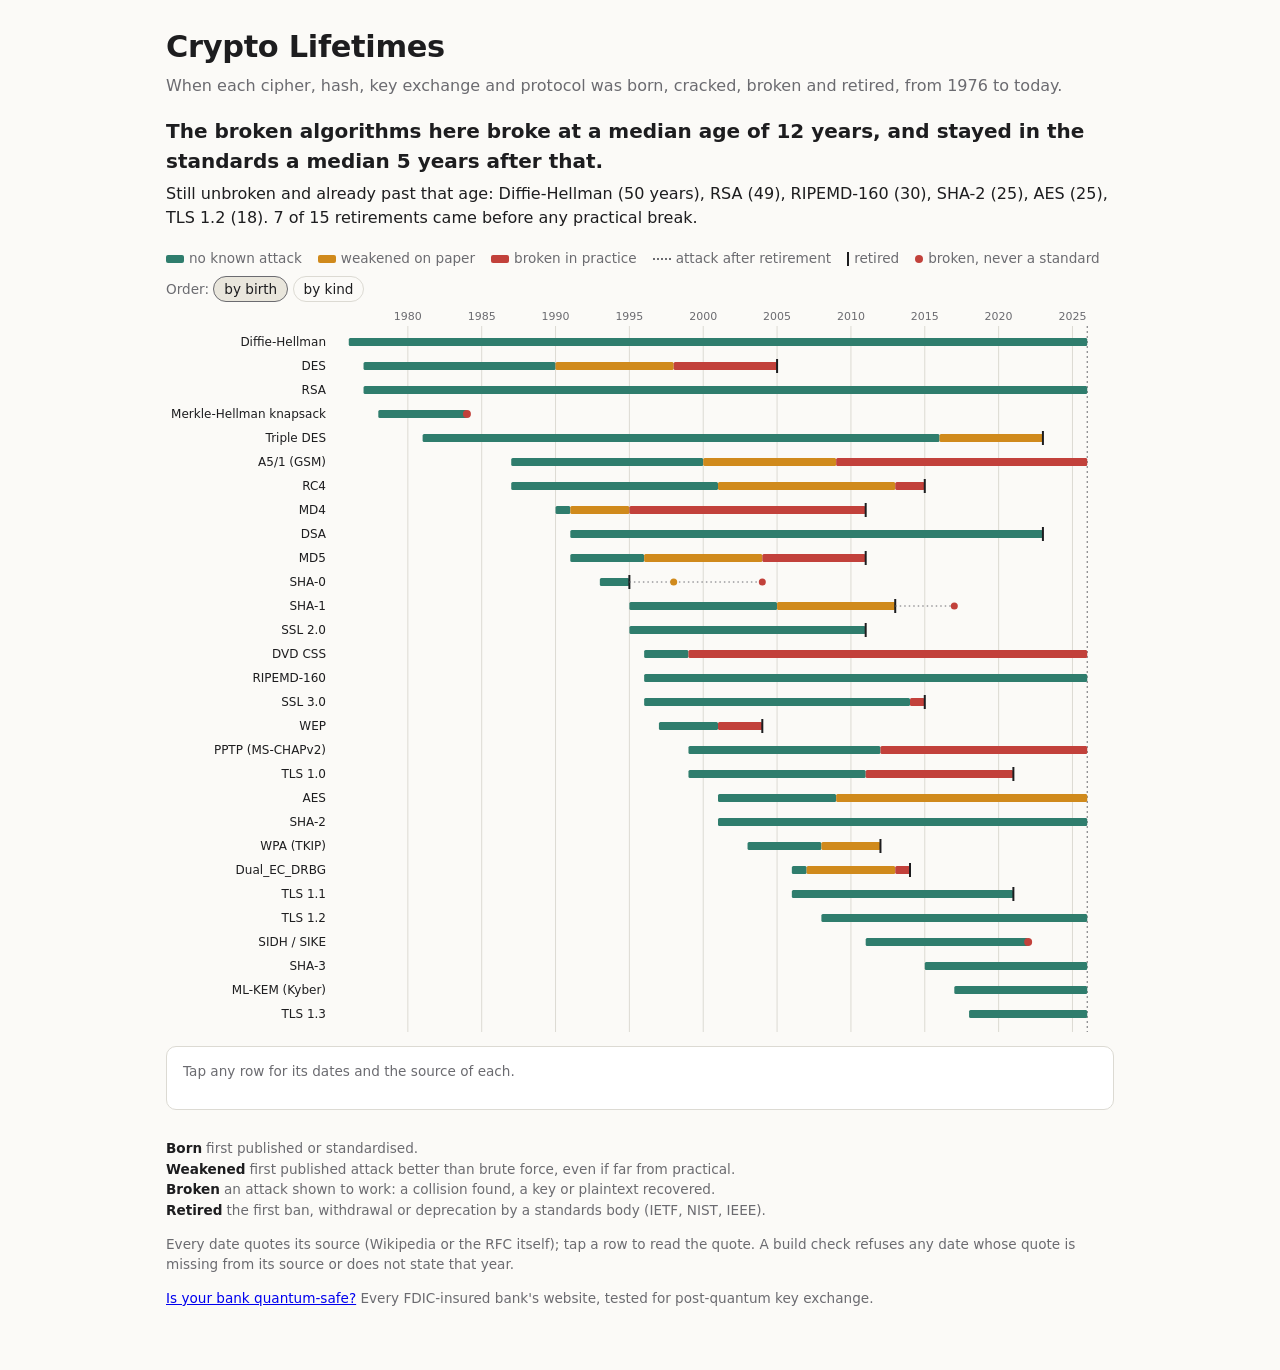
==== index.html @ af998558 "Update Crypto Lifetimes 2026-11-04 🤖 Generated with [Claude Code](https://claude.com/claude-code)" ====
<!doctype html>
<html lang="en">
<head>
<meta charset="utf-8">
<meta name="viewport" content="width=device-width, initial-scale=1">
<title>Crypto Lifetimes: when every cipher, hash and protocol was born, cracked and retired</title>
<meta name="description" content="29 ciphers, hashes, key exchanges and protocols from 1976 to today: when each was published, first weakened, practically broken and retired, every date quoted from its source.">
<meta property="og:type" content="website">
<meta property="og:url" content="https://matmat202.github.io/crypto-lifetimes/">
<meta property="og:title" content="Crypto Lifetimes">
<meta property="og:description" content="When 29 ciphers, hashes and protocols were born, cracked, broken and retired, every date quoted from its source.">
<meta property="og:image" content="https://matmat202.github.io/crypto-lifetimes/icons/card.png">
<meta property="og:image:width" content="1200">
<meta property="og:image:height" content="630">
<meta name="twitter:card" content="summary_large_image">
<link rel="apple-touch-icon" href="icons/icon-180.png">
<style>
  :root { --accent:#2f7d6d; --bg:#fbfaf7; --fg:#1d1d1f; --mute:#6b6b70; --line:#dcdad3; --card:#fff;
          --sound:#2f7d6d; --weak:#d08a1c; --broken:#c2413b; --sel:#e9e6dc; }
  @media (prefers-color-scheme: dark) {
    :root { --accent:#4fb3a0; --bg:#141416; --fg:#ececee; --mute:#9a9aa2; --line:#34343a; --card:#1d1d21;
            --sound:#4fb3a0; --weak:#e5a443; --broken:#ea6a62; --sel:#2a2a30; }
  }
  * { box-sizing: border-box; }
  body { margin: 0; background: var(--bg); color: var(--fg); font: 16px/1.5 system-ui, -apple-system, "Segoe UI", sans-serif; }
  main { max-width: 980px; margin: 0 auto; padding: 24px 16px 48px; }
  h1 { font-size: 1.9rem; margin: 0 0 4px; letter-spacing: -0.01em; }
  .sub { color: var(--mute); margin: 0 0 18px; }
  #headline { font-size: 1.25rem; font-weight: 600; margin: 0 0 6px; }
  #lede { margin: 0 0 18px; }
  .legend { display: flex; flex-wrap: wrap; gap: 6px 16px; font-size: .85rem; color: var(--mute); margin-bottom: 8px; }
  .legend i { display: inline-block; width: 18px; height: 8px; border-radius: 2px; vertical-align: middle; margin-right: 5px; }
  .legend .capk { width: 2px; height: 14px; background: var(--fg); border-radius: 0; }
  .legend .fellk { width: 8px; height: 8px; border-radius: 50%; background: var(--broken); }
  .legend .dot { border-top: 2px dotted var(--mute); height: 0; border-radius: 0; background: none; }
  .tools { font-size: .85rem; color: var(--mute); margin-bottom: 6px; }
  .tools button { font: inherit; background: none; border: 1px solid var(--line); color: var(--fg); border-radius: 999px; padding: 2px 10px; cursor: pointer; }
  .tools button[aria-pressed=true] { background: var(--sel); border-color: var(--mute); }
  #chart { width: 100%; display: block; }
  #chart .row { cursor: pointer; }
  #chart .row:hover .hl, #chart .row.on .hl { fill: var(--sel); }
  #chart .row:focus-visible { outline: 2px solid var(--fg); outline-offset: -1px; }
  #chart text { fill: var(--fg); font-size: 12px; }
  #chart .axis text { fill: var(--mute); font-size: 11px; }
  #chart .axis line { stroke: var(--line); }
  #chart .now { stroke: var(--mute); stroke-dasharray: 2 3; }
  .s-sound { fill: var(--sound); } .s-weakened { fill: var(--weak); } .s-broken { fill: var(--broken); }
  .after { stroke: var(--mute); stroke-dasharray: 1.5 3; }
  .cap { stroke: var(--fg); stroke-width: 2; }
  #detail { background: var(--card); border: 1px solid var(--line); border-radius: 10px; padding: 14px 16px; margin-top: 14px; min-height: 4em; }
  #detail h3 { margin: 0 0 2px; font-size: 1.1rem; }
  #detail .fam { color: var(--mute); font-size: .85rem; margin: 0 0 8px; }
  #detail ol { list-style: none; margin: 0; padding: 0; }
  #detail li { margin: 0 0 8px; padding-left: 64px; position: relative; }
  #detail li b { position: absolute; left: 0; width: 56px; font-variant-numeric: tabular-nums; }
  #detail .k { font-size: .75rem; text-transform: uppercase; letter-spacing: .05em; color: var(--mute); margin-right: 6px; }
  #detail q { display: block; color: var(--mute); font-size: .85rem; }
  #detail a { color: inherit; }
  #detail .note { margin: 8px 0 0; font-style: italic; }
  footer { color: var(--mute); font-size: .85rem; margin-top: 28px; }
  footer dt { font-weight: 600; color: var(--fg); display: inline; } footer dd { display: inline; margin: 0 0 0 4px; } footer dd::after { content: ""; display: block; }
  .err { color: var(--broken); }
</style>
</head>
<body>
<main>
  <h1>Crypto Lifetimes</h1>
  <p class="sub">When each cipher, hash, key exchange and protocol was born, cracked, broken and retired, from 1976 to today.</p>
  <p id="headline">&nbsp;</p>
  <p id="lede">&nbsp;</p>
  <div class="legend" aria-hidden="true">
    <span><i style="background:var(--sound)"></i>no known attack</span>
    <span><i style="background:var(--weak)"></i>weakened on paper</span>
    <span><i style="background:var(--broken)"></i>broken in practice</span>
    <span><i class="dot"></i>attack after retirement</span>
    <span><i class="capk"></i>retired</span>
    <span><i class="fellk"></i>broken, never a standard</span>
  </div>
  <div class="tools">Order: <button id="by-born" aria-pressed="true">by birth</button> <button id="by-family" aria-pressed="false">by kind</button></div>
  <svg id="chart" role="img" aria-label="Timeline of cryptographic algorithm lifetimes"></svg>
  <section id="detail" aria-live="polite"><p class="fam">Tap any row for its dates and the source of each.</p></section>
  <footer>
    <dl>
      <dt>Born</dt><dd>first published or standardised.</dd>
      <dt>Weakened</dt><dd>first published attack better than brute force, even if far from practical.</dd>
      <dt>Broken</dt><dd>an attack shown to work: a collision found, a key or plaintext recovered.</dd>
      <dt>Retired</dt><dd>the first ban, withdrawal or deprecation by a standards body (IETF, NIST, IEEE).</dd>
    </dl>
    <p>Every date quotes its source (Wikipedia or the RFC itself); tap a row to read the quote. A build check refuses any date whose quote is missing from its source or does not state that year.</p>
    <p><a href="banks.html">Is your bank quantum-safe?</a> Every FDIC-insured bank's website, tested for post-quantum key exchange.</p>
  </footer>
</main>
<script src="life-logic.js"></script>
<script src="app.js"></script>
</body>
</html>
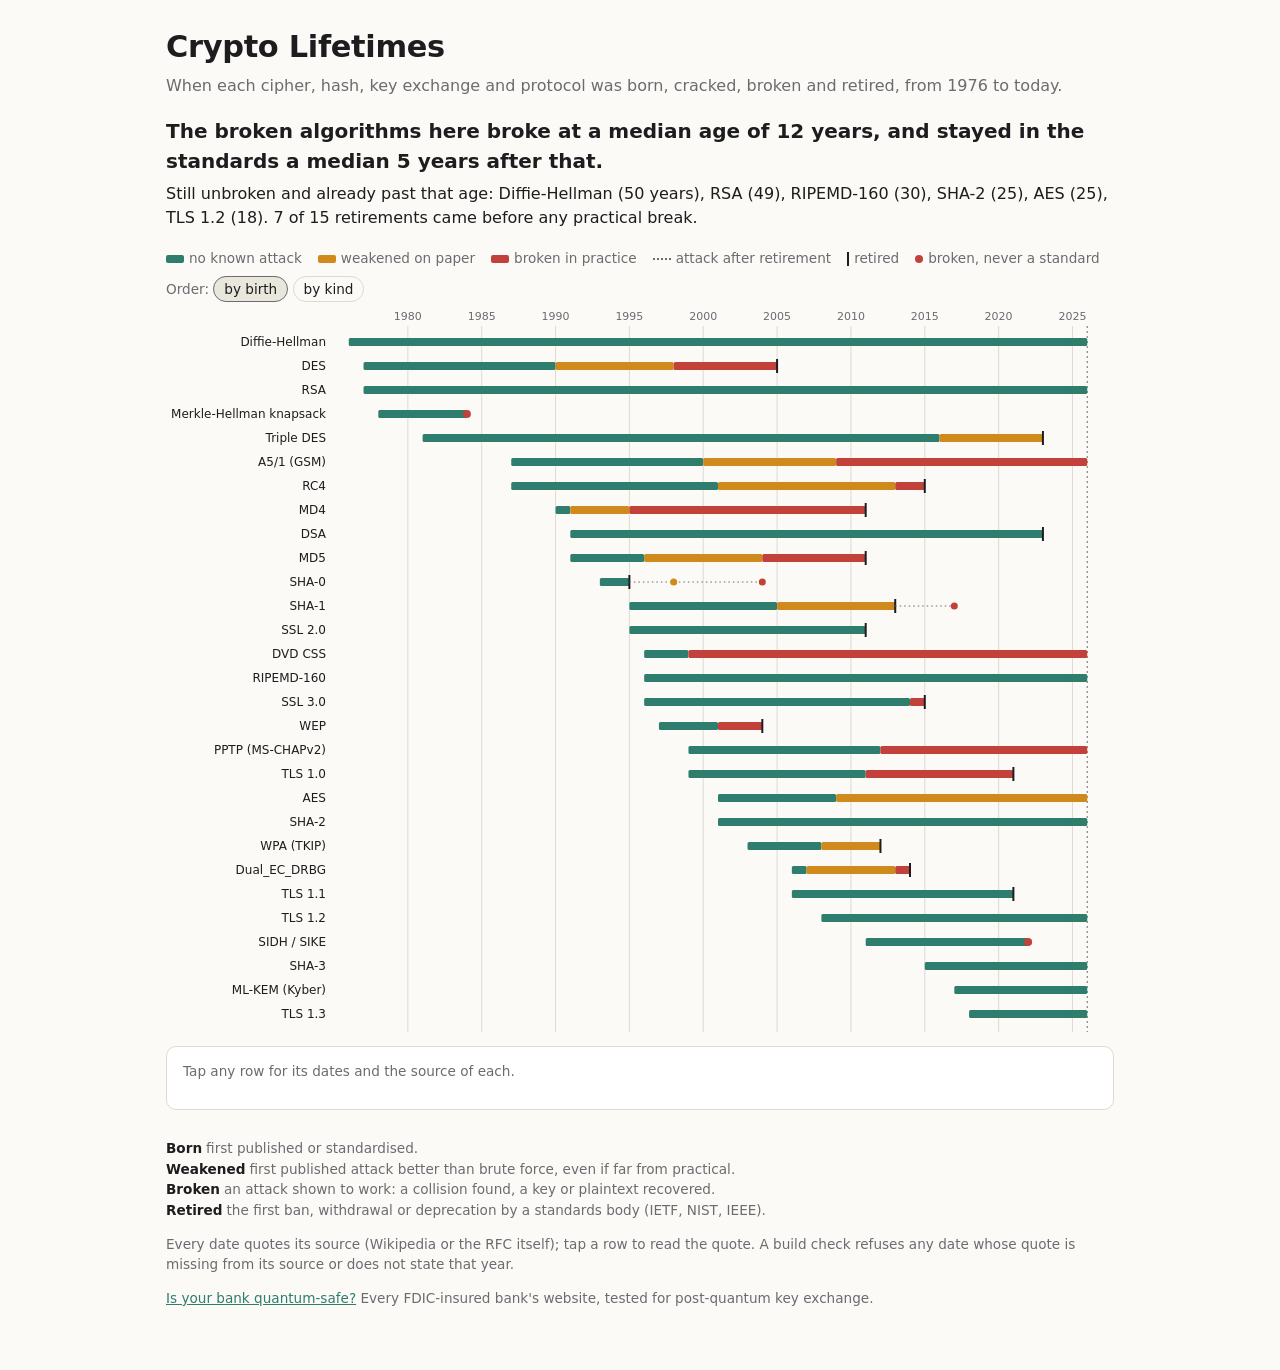
==== commit f6fc5ab1: "Update Crypto Lifetimes 2026-11-06 🤖 Generated with [Claude Code](https://claude.com/claude-code)" ====
--- a/index.html
+++ b/index.html
@@ -56,6 +56,9 @@
   #detail .k { font-size: .75rem; text-transform: uppercase; letter-spacing: .05em; color: var(--mute); margin-right: 6px; }
   #detail q { display: block; color: var(--mute); font-size: .85rem; }
   #detail a { color: inherit; }
+  /* Below the fold, so bin/audit could not see it until 2026-11-06: unstyled, this was
+     browser blue, 1.96:1 on the dark ground. */
+  footer a { color: var(--accent); }
   #detail .note { margin: 8px 0 0; font-style: italic; }
   footer { color: var(--mute); font-size: .85rem; margin-top: 28px; }
   footer dt { font-weight: 600; color: var(--fg); display: inline; } footer dd { display: inline; margin: 0 0 0 4px; } footer dd::after { content: ""; display: block; }
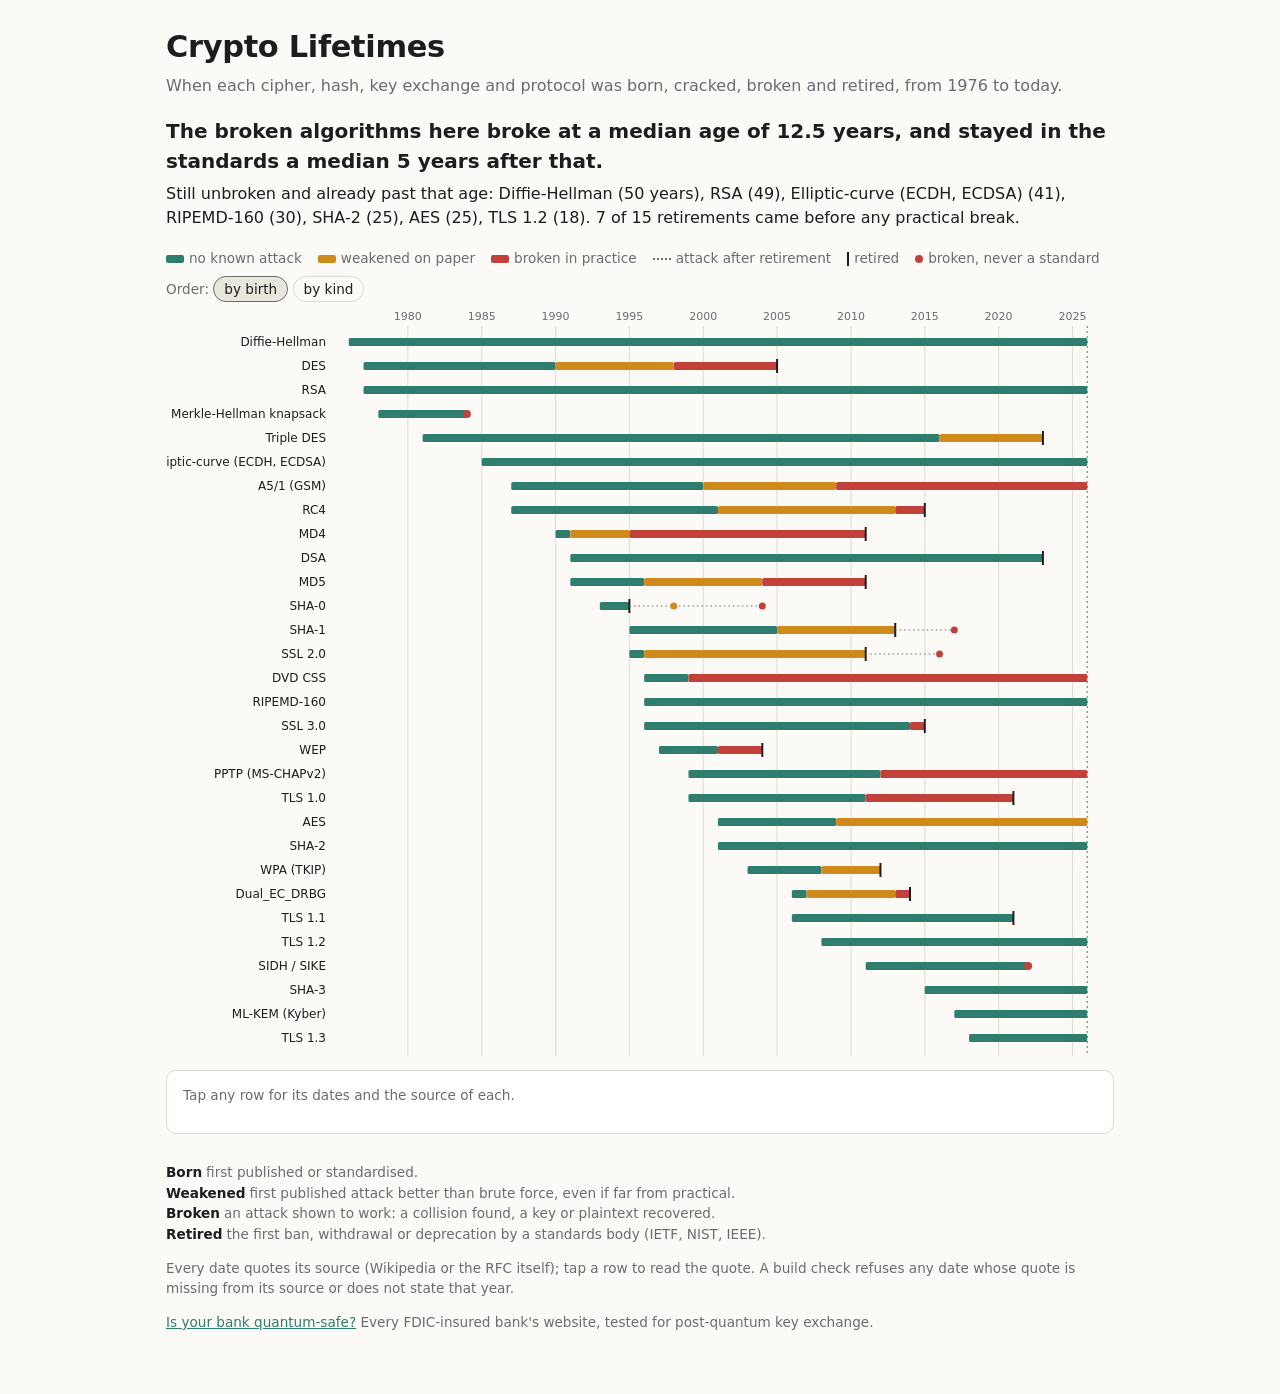
==== commit 6cf6d0d7: "Update Crypto Lifetimes 2026-11-15 🤖 Generated with [Claude Code](https://claude.com/claude-code)" ====
--- a/index.html
+++ b/index.html
@@ -4,11 +4,11 @@
 <meta charset="utf-8">
 <meta name="viewport" content="width=device-width, initial-scale=1">
 <title>Crypto Lifetimes: when every cipher, hash and protocol was born, cracked and retired</title>
-<meta name="description" content="29 ciphers, hashes, key exchanges and protocols from 1976 to today: when each was published, first weakened, practically broken and retired, every date quoted from its source.">
+<meta name="description" content="30 ciphers, hashes, key exchanges and protocols from 1976 to today: when each was published, first weakened, practically broken and retired, every date quoted from its source.">
 <meta property="og:type" content="website">
 <meta property="og:url" content="https://matmat202.github.io/crypto-lifetimes/">
 <meta property="og:title" content="Crypto Lifetimes">
-<meta property="og:description" content="When 29 ciphers, hashes and protocols were born, cracked, broken and retired, every date quoted from its source.">
+<meta property="og:description" content="When 30 ciphers, hashes and protocols were born, cracked, broken and retired, every date quoted from its source.">
 <meta property="og:image" content="https://matmat202.github.io/crypto-lifetimes/icons/card.png">
 <meta property="og:image:width" content="1200">
 <meta property="og:image:height" content="630">
@@ -60,6 +60,9 @@
      browser blue, 1.96:1 on the dark ground. */
   footer a { color: var(--accent); }
   #detail .note { margin: 8px 0 0; font-style: italic; }
+  #detail { scroll-margin-top: 12px; }
+  #detail .back { margin: 10px 0 0; font-size: .85rem; display: flex; gap: 14px; flex-wrap: wrap; align-items: center; }
+  #detail .back button { font: inherit; background: none; border: 1px solid var(--line); color: var(--fg); border-radius: 999px; padding: 2px 10px; cursor: pointer; }
   footer { color: var(--mute); font-size: .85rem; margin-top: 28px; }
   footer dt { font-weight: 600; color: var(--fg); display: inline; } footer dd { display: inline; margin: 0 0 0 4px; } footer dd::after { content: ""; display: block; }
   .err { color: var(--broken); }
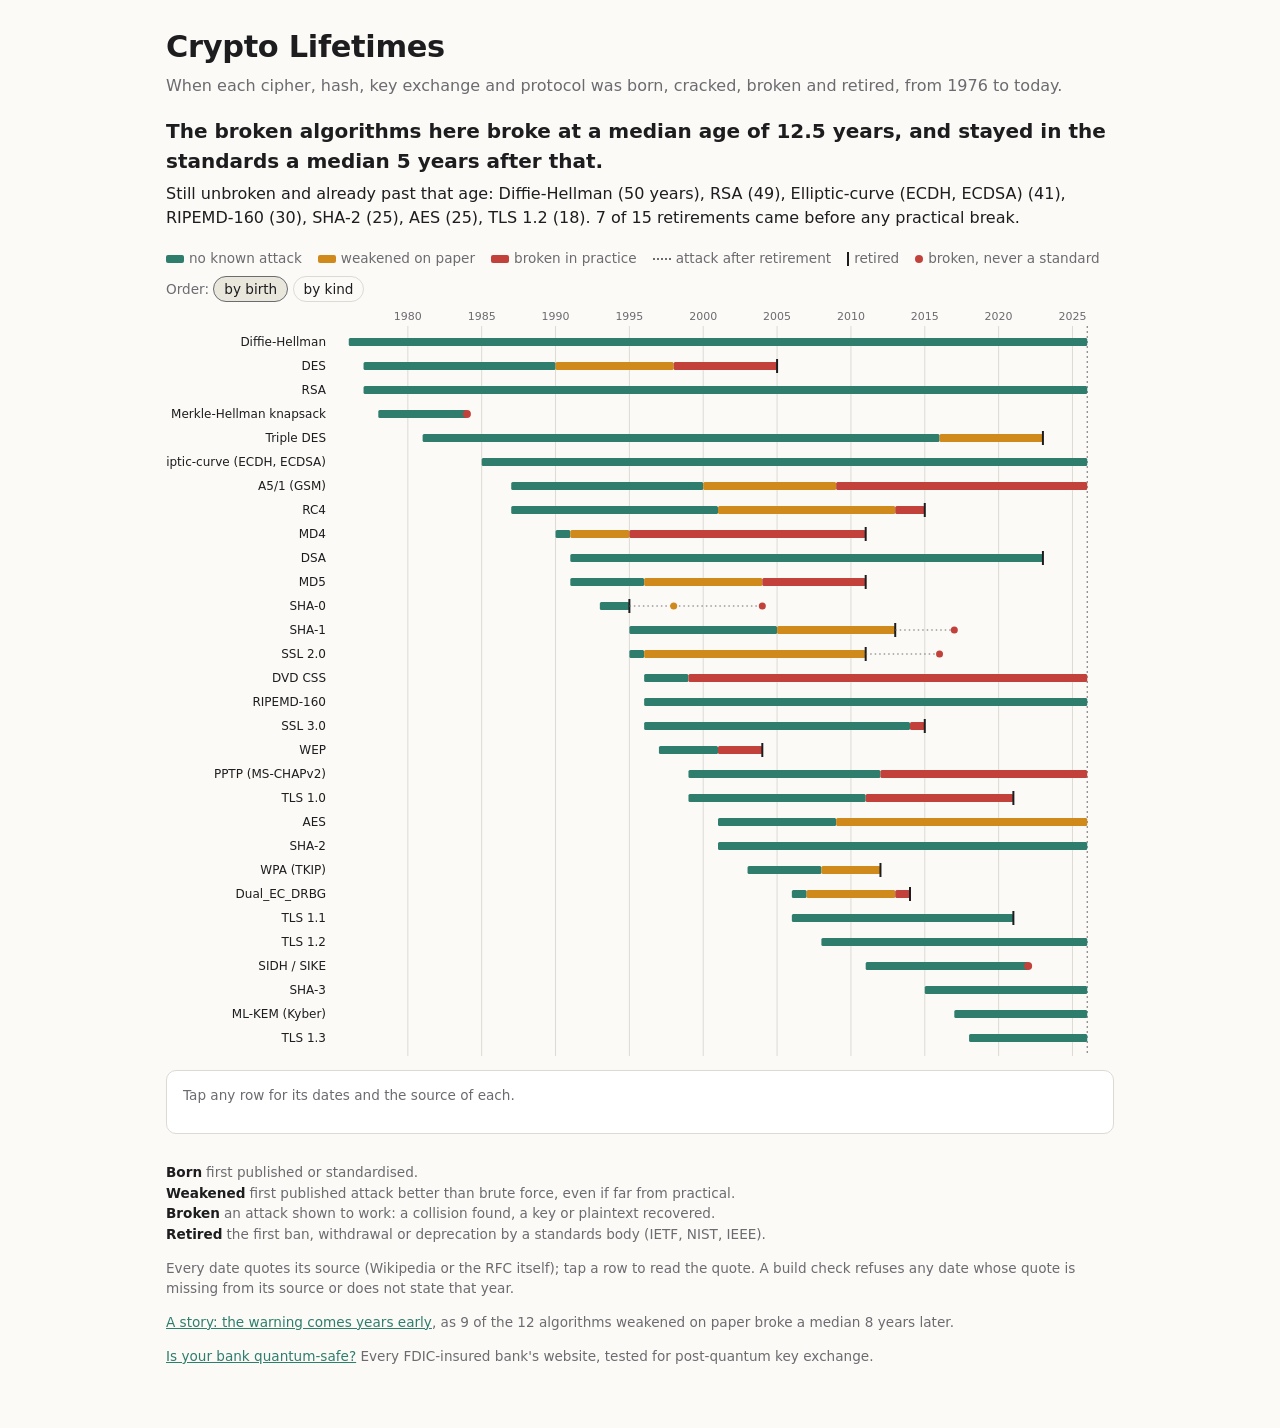
==== commit 328505d9: "Update Crypto Lifetimes 2026-11-16 🤖 Generated with [Claude Code](https://claude.com/claude-code)" ====
--- a/index.html
+++ b/index.html
@@ -93,6 +93,7 @@
       <dt>Retired</dt><dd>the first ban, withdrawal or deprecation by a standards body (IETF, NIST, IEEE).</dd>
     </dl>
     <p>Every date quotes its source (Wikipedia or the RFC itself); tap a row to read the quote. A build check refuses any date whose quote is missing from its source or does not state that year.</p>
+    <p><a href="story/">A story: the warning comes years early</a>, as 9 of the 12 algorithms weakened on paper broke a median 8 years later.</p>
     <p><a href="banks.html">Is your bank quantum-safe?</a> Every FDIC-insured bank's website, tested for post-quantum key exchange.</p>
   </footer>
 </main>
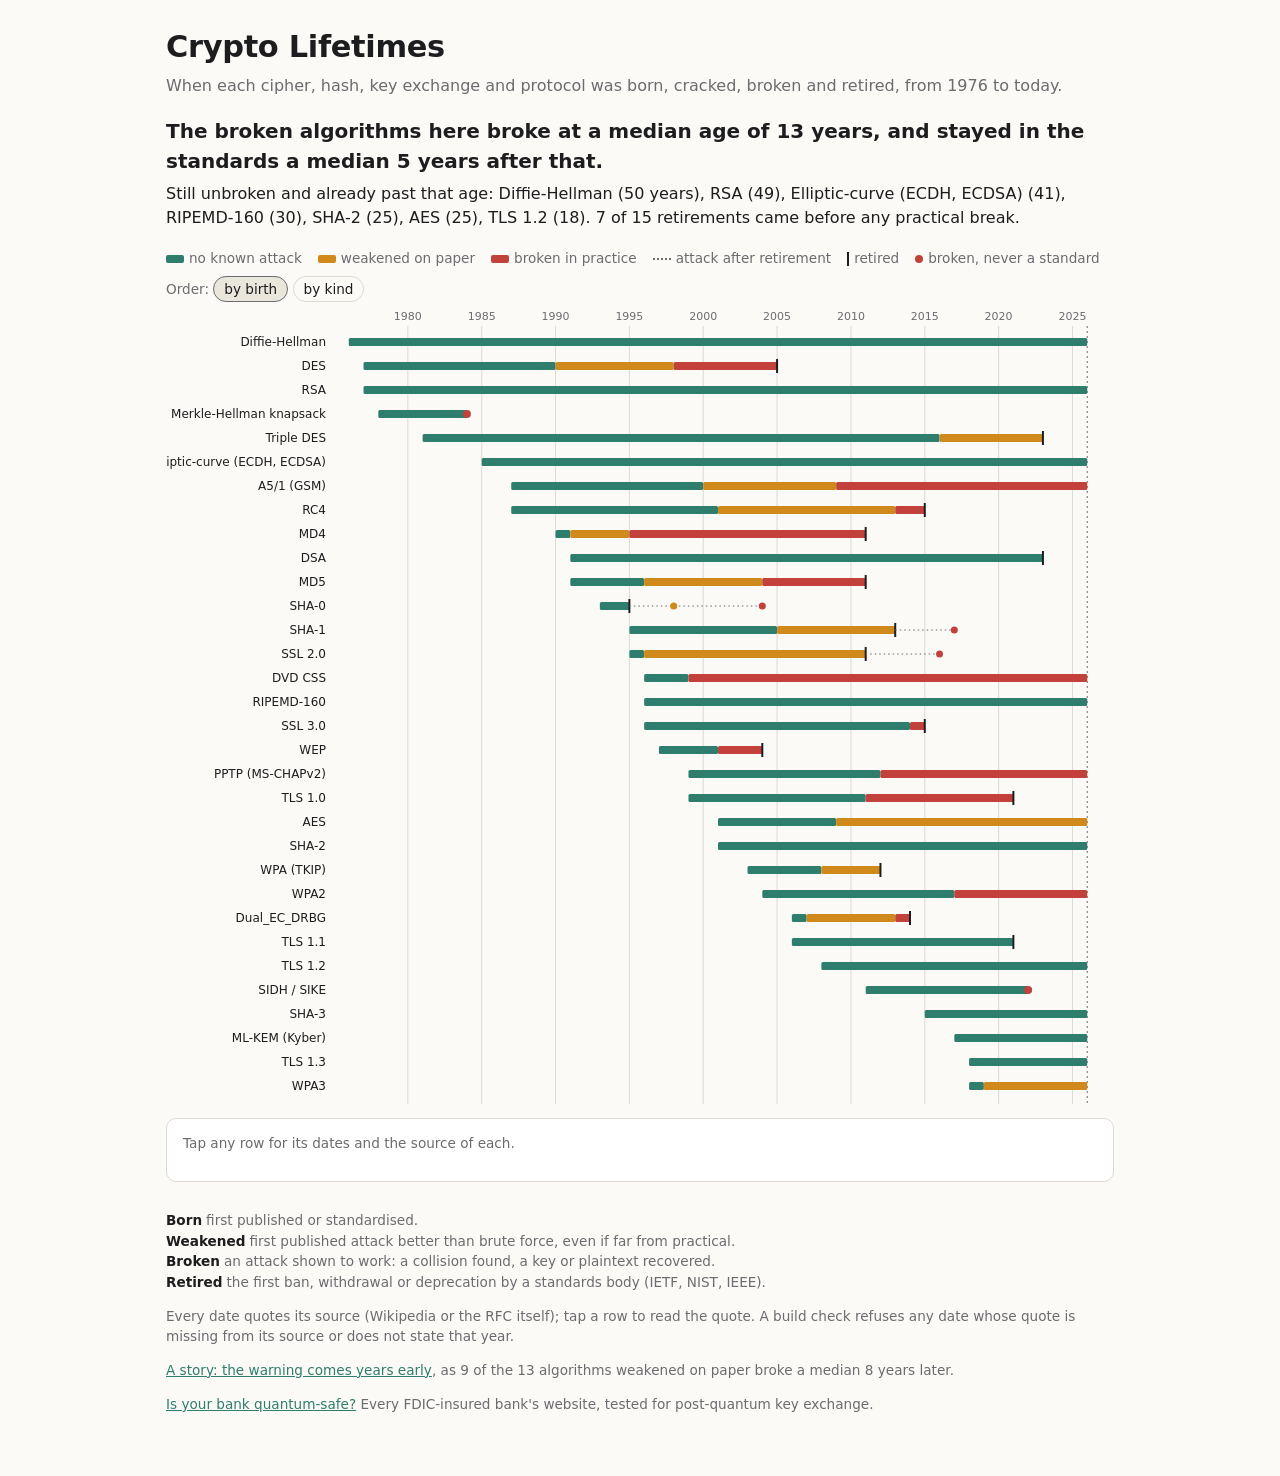
==== commit b885cda4: "Update Crypto Lifetimes 2026-11-17 🤖 Generated with [Claude Code](https://claude.com/claude-code)" ====
--- a/index.html
+++ b/index.html
@@ -4,11 +4,11 @@
 <meta charset="utf-8">
 <meta name="viewport" content="width=device-width, initial-scale=1">
 <title>Crypto Lifetimes: when every cipher, hash and protocol was born, cracked and retired</title>
-<meta name="description" content="30 ciphers, hashes, key exchanges and protocols from 1976 to today: when each was published, first weakened, practically broken and retired, every date quoted from its source.">
+<meta name="description" content="32 ciphers, hashes, key exchanges and protocols from 1976 to today: when each was published, first weakened, practically broken and retired, every date quoted from its source.">
 <meta property="og:type" content="website">
 <meta property="og:url" content="https://matmat202.github.io/crypto-lifetimes/">
 <meta property="og:title" content="Crypto Lifetimes">
-<meta property="og:description" content="When 30 ciphers, hashes and protocols were born, cracked, broken and retired, every date quoted from its source.">
+<meta property="og:description" content="When 32 ciphers, hashes and protocols were born, cracked, broken and retired, every date quoted from its source.">
 <meta property="og:image" content="https://matmat202.github.io/crypto-lifetimes/icons/card.png">
 <meta property="og:image:width" content="1200">
 <meta property="og:image:height" content="630">
@@ -93,7 +93,7 @@
       <dt>Retired</dt><dd>the first ban, withdrawal or deprecation by a standards body (IETF, NIST, IEEE).</dd>
     </dl>
     <p>Every date quotes its source (Wikipedia or the RFC itself); tap a row to read the quote. A build check refuses any date whose quote is missing from its source or does not state that year.</p>
-    <p><a href="story/">A story: the warning comes years early</a>, as 9 of the 12 algorithms weakened on paper broke a median 8 years later.</p>
+    <p><a href="story/">A story: the warning comes years early</a>, as 9 of the 13 algorithms weakened on paper broke a median 8 years later.</p>
     <p><a href="banks.html">Is your bank quantum-safe?</a> Every FDIC-insured bank's website, tested for post-quantum key exchange.</p>
   </footer>
 </main>
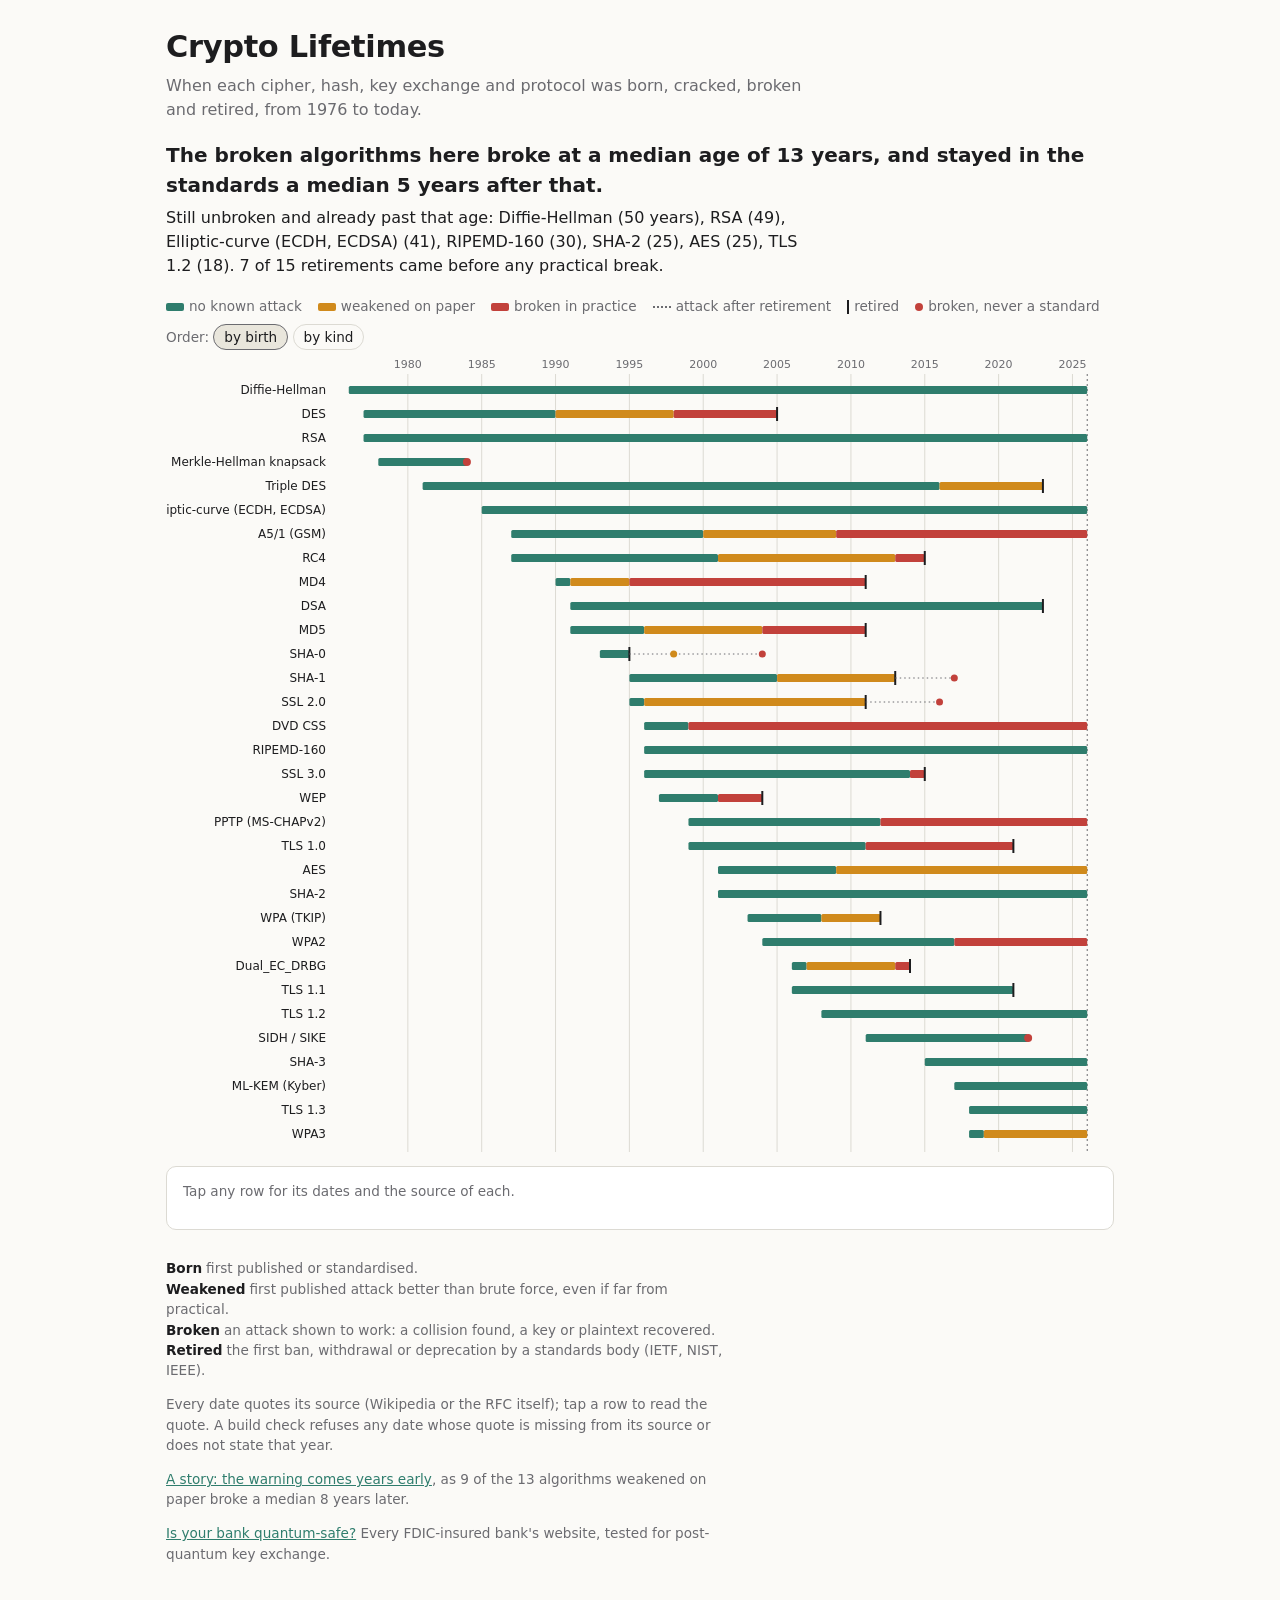
==== commit 2130acfd: "Update Crypto Lifetimes 2026-11-17 🤖 Generated with [Claude Code](https://claude.com/claude-code)" ====
--- a/index.html
+++ b/index.html
@@ -25,9 +25,9 @@
   body { margin: 0; background: var(--bg); color: var(--fg); font: 16px/1.5 system-ui, -apple-system, "Segoe UI", sans-serif; }
   main { max-width: 980px; margin: 0 auto; padding: 24px 16px 48px; }
   h1 { font-size: 1.9rem; margin: 0 0 4px; letter-spacing: -0.01em; }
-  .sub { color: var(--mute); margin: 0 0 18px; }
+  .sub { color: var(--mute); margin: 0 0 18px; max-width: 65ch; }
   #headline { font-size: 1.25rem; font-weight: 600; margin: 0 0 6px; }
-  #lede { margin: 0 0 18px; }
+  #lede { margin: 0 0 18px; max-width: 65ch; }
   .legend { display: flex; flex-wrap: wrap; gap: 6px 16px; font-size: .85rem; color: var(--mute); margin-bottom: 8px; }
   .legend i { display: inline-block; width: 18px; height: 8px; border-radius: 2px; vertical-align: middle; margin-right: 5px; }
   .legend .capk { width: 2px; height: 14px; background: var(--fg); border-radius: 0; }
@@ -63,7 +63,7 @@
   #detail { scroll-margin-top: 12px; }
   #detail .back { margin: 10px 0 0; font-size: .85rem; display: flex; gap: 14px; flex-wrap: wrap; align-items: center; }
   #detail .back button { font: inherit; background: none; border: 1px solid var(--line); color: var(--fg); border-radius: 999px; padding: 2px 10px; cursor: pointer; }
-  footer { color: var(--mute); font-size: .85rem; margin-top: 28px; }
+  footer { color: var(--mute); font-size: .85rem; margin-top: 28px; max-width: 65ch; }
   footer dt { font-weight: 600; color: var(--fg); display: inline; } footer dd { display: inline; margin: 0 0 0 4px; } footer dd::after { content: ""; display: block; }
   .err { color: var(--broken); }
 </style>
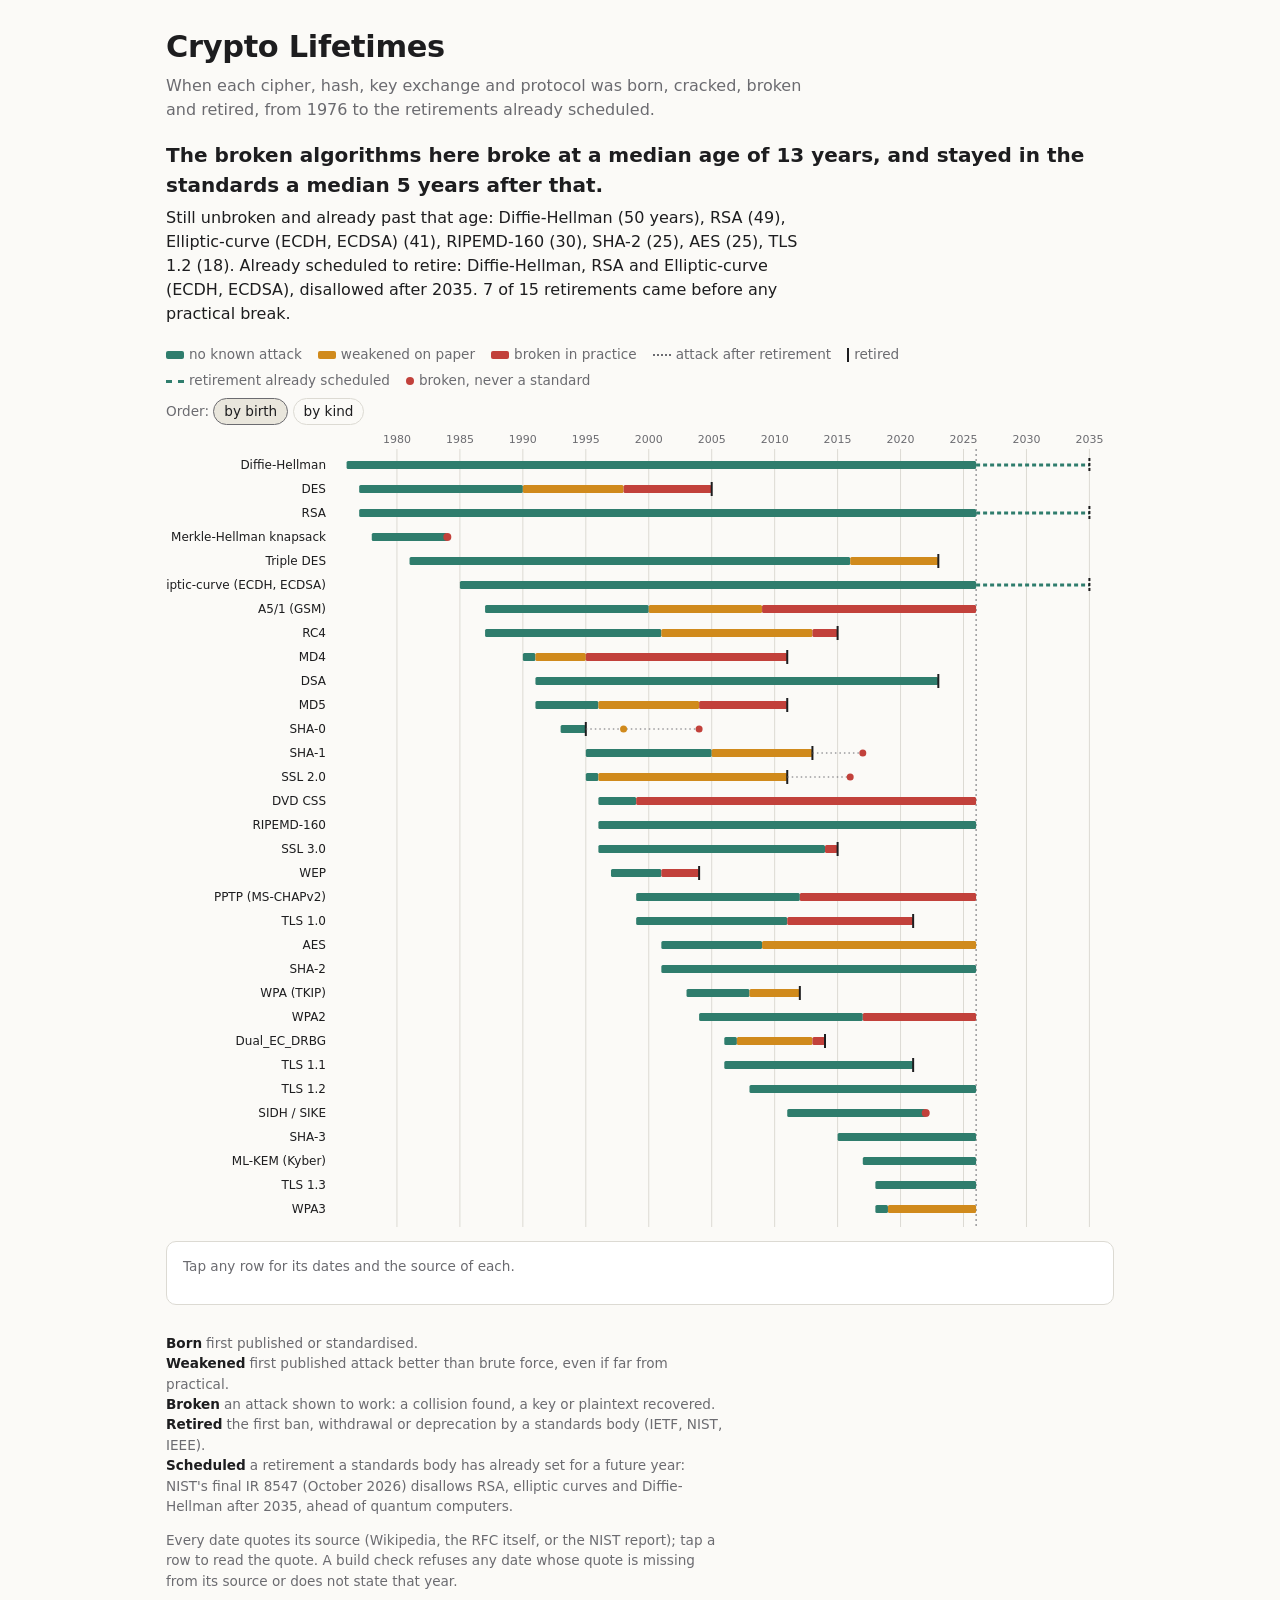
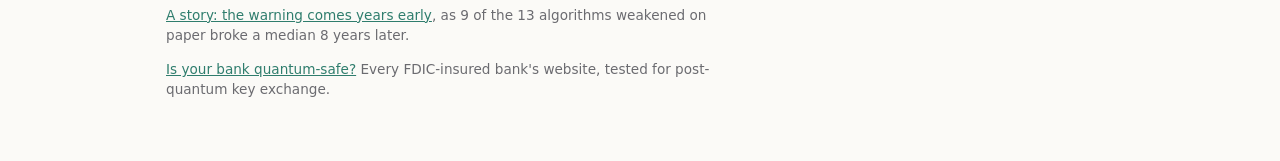
==== commit b2fd359e: "Update Crypto Lifetimes 2026-11-20 🤖 Generated with [Claude Code](https://claude.com/claude-code)" ====
--- a/index.html
+++ b/index.html
@@ -47,6 +47,9 @@
   .s-sound { fill: var(--sound); } .s-weakened { fill: var(--weak); } .s-broken { fill: var(--broken); }
   .after { stroke: var(--mute); stroke-dasharray: 1.5 3; }
   .cap { stroke: var(--fg); stroke-width: 2; }
+  .ahead { stroke: var(--sound); stroke-width: 3; stroke-dasharray: 4 3; }
+  .duecap { stroke: var(--fg); stroke-width: 2; stroke-dasharray: 3 2; }
+  .legend .aheadk { border-top: 3px dashed var(--sound); height: 0; border-radius: 0; background: none; }
   #detail { background: var(--card); border: 1px solid var(--line); border-radius: 10px; padding: 14px 16px; margin-top: 14px; min-height: 4em; }
   #detail h3 { margin: 0 0 2px; font-size: 1.1rem; }
   #detail .fam { color: var(--mute); font-size: .85rem; margin: 0 0 8px; }
@@ -71,7 +74,7 @@
 <body>
 <main>
   <h1>Crypto Lifetimes</h1>
-  <p class="sub">When each cipher, hash, key exchange and protocol was born, cracked, broken and retired, from 1976 to today.</p>
+  <p class="sub">When each cipher, hash, key exchange and protocol was born, cracked, broken and retired, from 1976 to the retirements already scheduled.</p>
   <p id="headline">&nbsp;</p>
   <p id="lede">&nbsp;</p>
   <div class="legend" aria-hidden="true">
@@ -80,6 +83,7 @@
     <span><i style="background:var(--broken)"></i>broken in practice</span>
     <span><i class="dot"></i>attack after retirement</span>
     <span><i class="capk"></i>retired</span>
+    <span><i class="aheadk"></i>retirement already scheduled</span>
     <span><i class="fellk"></i>broken, never a standard</span>
   </div>
   <div class="tools">Order: <button id="by-born" aria-pressed="true">by birth</button> <button id="by-family" aria-pressed="false">by kind</button></div>
@@ -91,8 +95,9 @@
       <dt>Weakened</dt><dd>first published attack better than brute force, even if far from practical.</dd>
       <dt>Broken</dt><dd>an attack shown to work: a collision found, a key or plaintext recovered.</dd>
       <dt>Retired</dt><dd>the first ban, withdrawal or deprecation by a standards body (IETF, NIST, IEEE).</dd>
+      <dt>Scheduled</dt><dd>a retirement a standards body has already set for a future year: NIST's final IR 8547 (October 2026) disallows RSA, elliptic curves and Diffie-Hellman after 2035, ahead of quantum computers.</dd>
     </dl>
-    <p>Every date quotes its source (Wikipedia or the RFC itself); tap a row to read the quote. A build check refuses any date whose quote is missing from its source or does not state that year.</p>
+    <p>Every date quotes its source (Wikipedia, the RFC itself, or the NIST report); tap a row to read the quote. A build check refuses any date whose quote is missing from its source or does not state that year.</p>
     <p><a href="story/">A story: the warning comes years early</a>, as 9 of the 13 algorithms weakened on paper broke a median 8 years later.</p>
     <p><a href="banks.html">Is your bank quantum-safe?</a> Every FDIC-insured bank's website, tested for post-quantum key exchange.</p>
   </footer>
